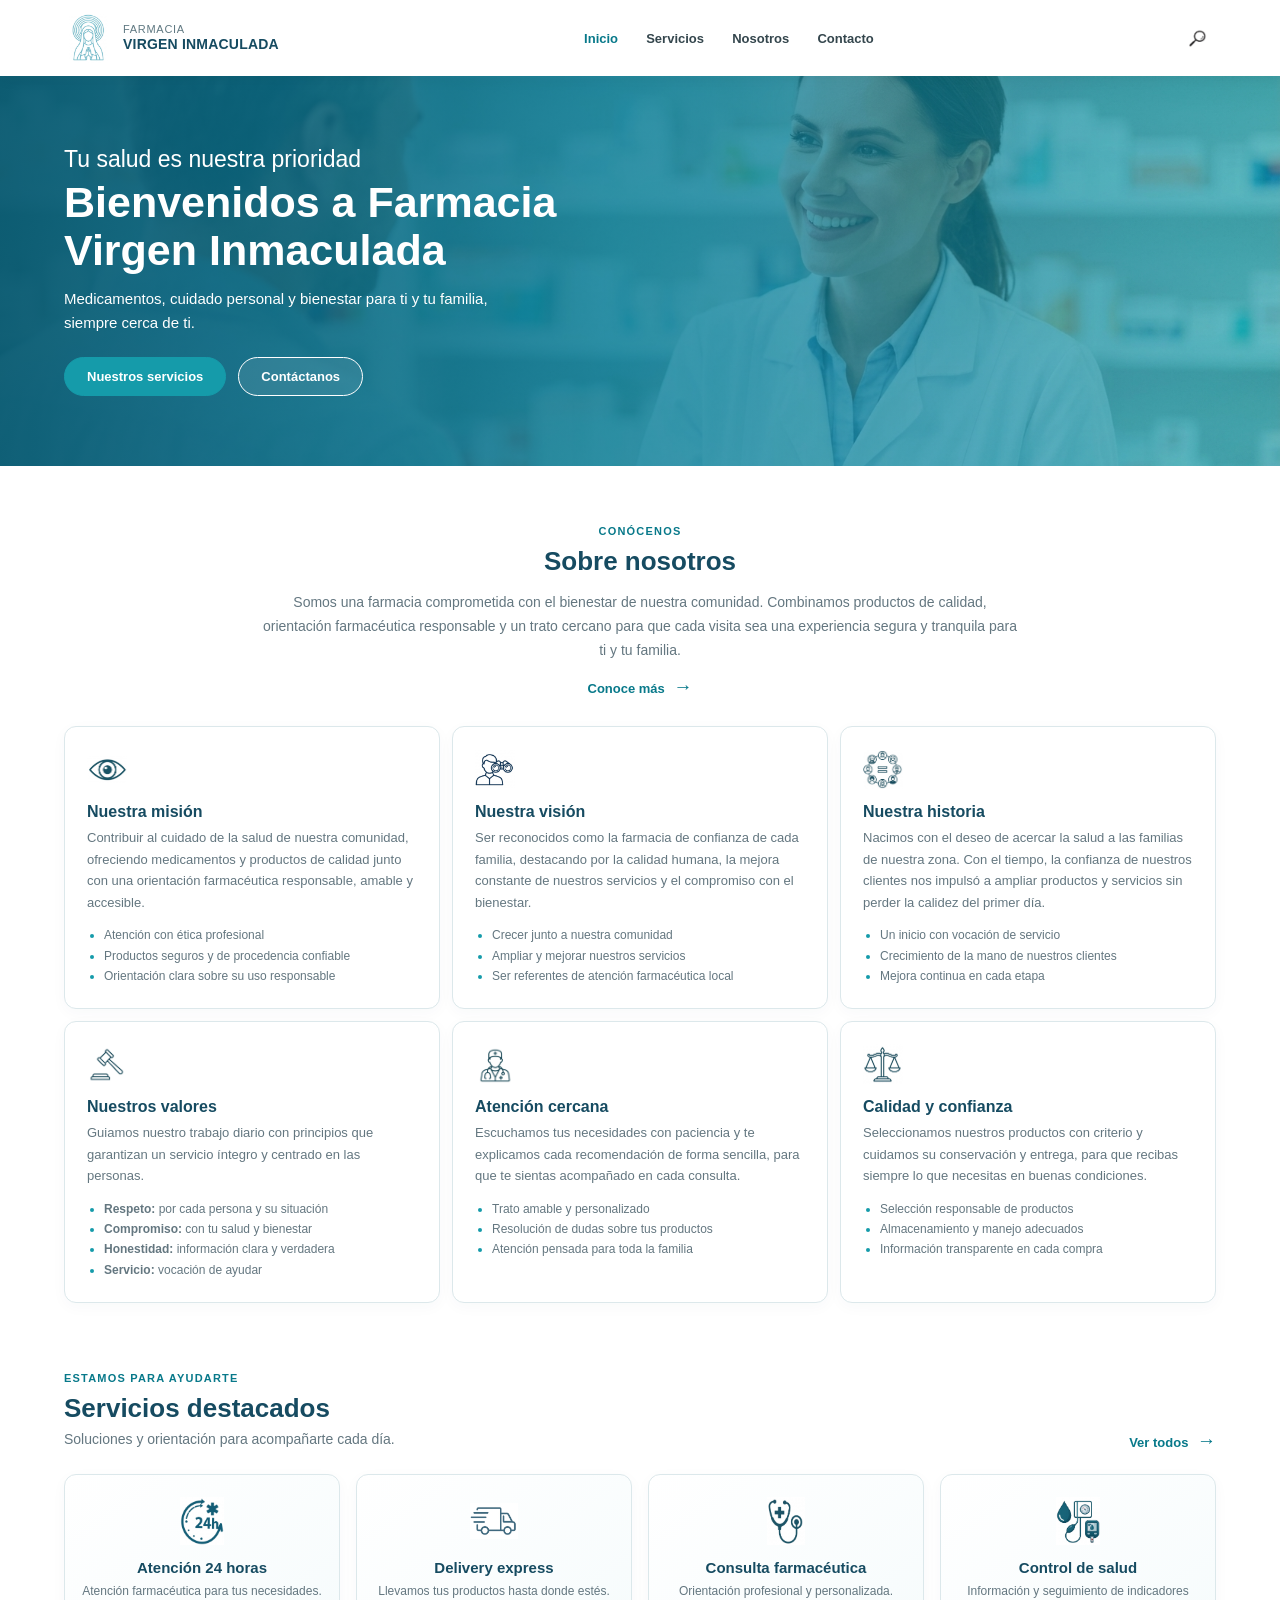
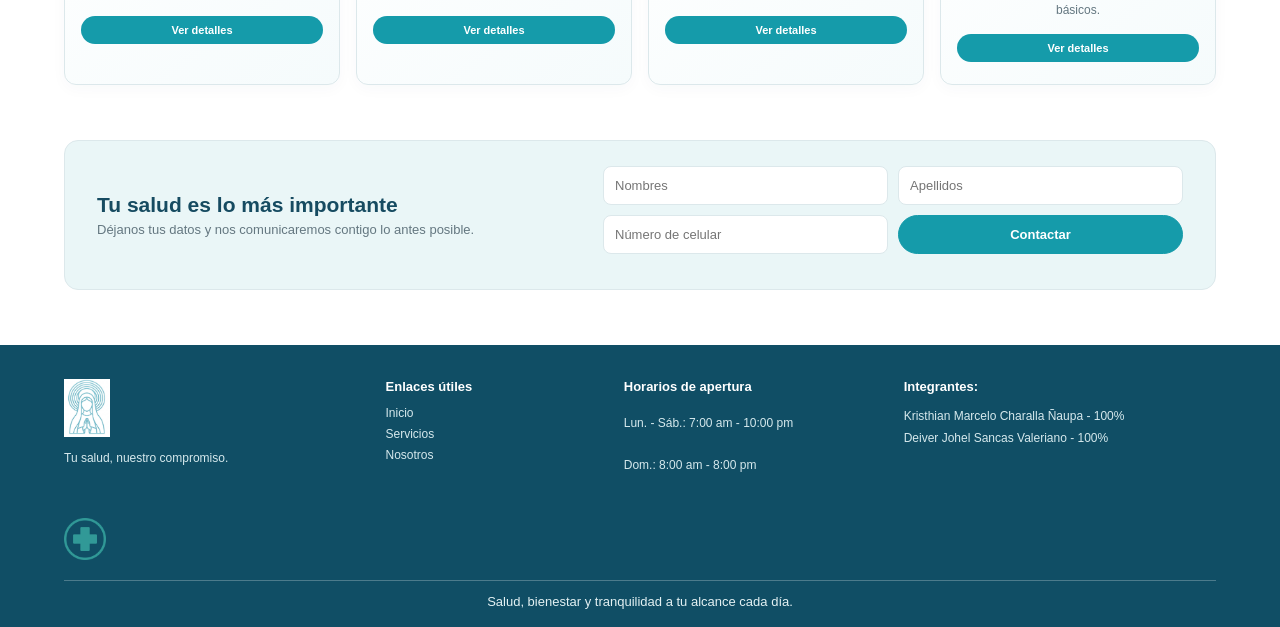
==== PARA MODIFICAR/index.html @ f03ac488 "Primer commit: DW EN MATE DISCRETA" ====
<!DOCTYPE html>
<html lang="es">
<head>
  <meta charset="UTF-8">
  <meta name="viewport" content="width=device-width, initial-scale=1.0">
  <meta name="description" content="Farmacia Virgen Inmaculada: salud, bienestar y atención farmacéutica.">
  <title>Inicio | Farmacia Virgen Inmaculada</title>
  <link rel="stylesheet" href="Estilos/estilosheader.css">
  <link rel="stylesheet" href="Estilos/estilosfooter.css">
  <link rel="stylesheet" href="Estilos/estilosmain.css">
  <script src="JS/interacciones.js" defer></script>
</head>

<body>

<header class="encabezado">
  <a class="contenedorLOGO" href="index.html" aria-label="Ir al inicio">
    <span class="ubicacionLOGO">
      <img src="Fotos/logo.png" alt="Logo de Farmacia Virgen Inmaculada" class="imagenLOGO">
      <span class="nombreLOGO">
        <span class="spam1">FARMACIA</span>
        <span class="spam2">VIRGEN INMACULADA</span>
      </span>
    </span>
  </a>
  <button class="botonMenuMovil" type="button" aria-label="Abrir menú" aria-expanded="false"><span></span><span></span><span></span></button>
  <nav class="comportamientoMENU" aria-label="Navegación principal">
    <ul class="horizontalMENU">
      <li><a class="opcionMENU activo" href="index.html">Inicio</a></li>
      <li><a class="opcionMENU" href="servicios.html">Servicios</a></li>
      <li><a class="opcionMENU" href="#sobre-nosotros">Nosotros</a></li>
      <li><a class="opcionMENU" href="#contacto">Contacto</a></li>
    </ul>
  </nav>
  <div class="accionesHeader">
    <form class="buscadorHeader" role="search">
      <input type="search" placeholder="Buscar..." aria-label="Buscar en la farmacia">
      <button type="submit" aria-label="Buscar">
      <img src="Fotos/lupa.png" alt="Lupa"></button>
    </form>
  </div>
</header>

<main>
  <section class="heroInicio">
    <img class="fondoDoctores" src="Fotos/fondoInicio.jpg" alt="Profesional de salud en farmacia">
    <div class="capaHero"></div>
    <div class="contenidoImagen">
      <p class="frase">Tu salud es nuestra prioridad</p>
      <h1 class="bienvenida">Bienvenidos a Farmacia<br>Virgen Inmaculada</h1>
      <p class="textoHero">Medicamentos, cuidado personal y bienestar para ti y tu familia, siempre cerca de ti.</p>
      <div class="botonesImagen">
        <a href="servicios.html" class="btn btnRelleno">Nuestros servicios</a>
        <a href="#contacto" class="btn btnSombra">Contáctanos</a>
      </div>
    </div>
  </section>

  <section class="seccion sobreInicio" id="sobre-nosotros">
    <div class="introduccion introSobre">
      <span class="etiqueta">Conócenos</span>
      <h2>Sobre nosotros</h2>
      <p>Somos una farmacia comprometida con el bienestar de nuestra comunidad. Combinamos productos de calidad, orientación farmacéutica responsable y un trato cercano para que cada visita sea una experiencia segura y tranquila para ti y tu familia.</p>
      <a class="enlaceFlecha" href="#sobre-nosotros">Conoce más <span>→</span></a>
    </div>

    <div class="rejillaValores">
      <article class="tarjetaValor">
        <img src="Fotos/icono-mision.png" alt="">
        <h3>Nuestra misión</h3>
        <p>Contribuir al cuidado de la salud de nuestra comunidad, ofreciendo medicamentos y productos de calidad junto con una orientación farmacéutica responsable, amable y accesible.</p>
        <ul>
          <li>Atención con ética profesional</li>
          <li>Productos seguros y de procedencia confiable</li>
          <li>Orientación clara sobre su uso responsable</li>
        </ul>
      </article>

      <article class="tarjetaValor">
        <img src="Fotos/icono-vision.png" alt="">
        <h3>Nuestra visión</h3>
        <p>Ser reconocidos como la farmacia de confianza de cada familia, destacando por la calidad humana, la mejora constante de nuestros servicios y el compromiso con el bienestar.</p>
        <ul>
          <li>Crecer junto a nuestra comunidad</li>
          <li>Ampliar y mejorar nuestros servicios</li>
          <li>Ser referentes de atención farmacéutica local</li>
        </ul>
      </article>

      <article class="tarjetaValor">
        <img src="Fotos/icono-historia.png" alt="">
        <h3>Nuestra historia</h3>
        <p>Nacimos con el deseo de acercar la salud a las familias de nuestra zona. Con el tiempo, la confianza de nuestros clientes nos impulsó a ampliar productos y servicios sin perder la calidez del primer día.</p>
        <ul>
          <li>Un inicio con vocación de servicio</li>
          <li>Crecimiento de la mano de nuestros clientes</li>
          <li>Mejora continua en cada etapa</li>
        </ul>
      </article>

      <article class="tarjetaValor">
        <img src="Fotos/icono-valores.png" alt="">
        <h3>Nuestros valores</h3>
        <p>Guiamos nuestro trabajo diario con principios que garantizan un servicio íntegro y centrado en las personas.</p>
        <ul>
          <li><strong>Respeto:</strong> por cada persona y su situación</li>
          <li><strong>Compromiso:</strong> con tu salud y bienestar</li>
          <li><strong>Honestidad:</strong> información clara y verdadera</li>
          <li><strong>Servicio:</strong> vocación de ayudar</li>
        </ul>
      </article>

      <article class="tarjetaValor">
        <img src="Fotos/icono-servicio.png" alt="">
        <h3>Atención cercana</h3>
        <p>Escuchamos tus necesidades con paciencia y te explicamos cada recomendación de forma sencilla, para que te sientas acompañado en cada consulta.</p>
        <ul>
          <li>Trato amable y personalizado</li>
          <li>Resolución de dudas sobre tus productos</li>
          <li>Atención pensada para toda la familia</li>
        </ul>
      </article>
      <article class="tarjetaValor">
        <img src="Fotos/icono-politica.png" alt="">
        <h3>Calidad y confianza</h3>
        <p>Seleccionamos nuestros productos con criterio y cuidamos su conservación y entrega, para que recibas siempre lo que necesitas en buenas condiciones.</p>
        <ul>
          <li>Selección responsable de productos</li>
          <li>Almacenamiento y manejo adecuados</li>
          <li>Información transparente en cada compra</li>
        </ul>
      </article>
    </div>
  </section>

  <section class="seccion serviciosInicio">
    <div class="encabezadoSeccion">
      <div>
        <span class="etiqueta">Estamos para ayudarte</span>
        <h2>Servicios destacados</h2>
        <p>Soluciones y orientación para acompañarte cada día.</p>
      </div>
      <a class="enlaceFlecha" href="servicios.html">Ver todos <span>→</span></a>
    </div>
    <div class="rejillaServicios">
      <article class="tarjetaServicio">
        <img src="Fotos/servicio-24horas.png" alt="">
        <h3>Atención 24 horas</h3>
        <p>Atención farmacéutica para tus necesidades.</p>
        <a href="servicios.html">Ver detalles</a>
      </article>
      <article class="tarjetaServicio">
        <img src="Fotos/servicio-delivery.png" alt="">
        <h3>Delivery express</h3>
        <p>Llevamos tus productos hasta donde estés.</p>
        <a href="servicios.html">Ver detalles</a>
      </article>
      <article class="tarjetaServicio">
        <img src="Fotos/servicio-consulta.png" alt="">
        <h3>Consulta farmacéutica</h3>
        <p>Orientación profesional y personalizada.</p>
        <a href="servicios.html">Ver detalles</a>
      </article>
      <article class="tarjetaServicio">
        <img src="Fotos/servicio-salud.png" alt="">
        <h3>Control de salud</h3>
        <p>Información y seguimiento de indicadores básicos.</p>
        <a href="servicios.html">Ver detalles</a>
      </article>
    </div>
  </section>

  <section class="franjaContacto" id="contacto">
    <div class="textoContacto">
      <h2>Tu salud es lo más importante</h2>
      <p>Déjanos tus datos y nos comunicaremos contigo lo antes posible.</p>
    </div>
    <form class="formularioInicio" data-exito="Datos registrados correctamente. Nos comunicaremos contigo pronto.">
      <input type="text" name="nombres" placeholder="Nombres" aria-label="Nombres" autocomplete="given-name" required>
      <input type="text" name="apellidos" placeholder="Apellidos" aria-label="Apellidos" autocomplete="family-name" required>
      <input type="tel" name="numero" placeholder="Número de celular" aria-label="Número de celular" autocomplete="tel" pattern="[0-9+ ]{7,15}" title="Escribe un número válido (solo dígitos, entre 7 y 15)." required>
      <button class="btn btnRelleno" type="submit">Contactar</button>
      <p class="mensajeFormulario" aria-live="polite"></p>
    </form>
  </section>
</main>

<footer class="piePagina">
  <div class="footer-superior">
    <div class="marcaFooter">
      <img src="Fotos/logo.png" alt="Logo Farmacia Virgen Inmaculada">
      <p>Tu salud, nuestro compromiso.</p>
    </div>
    
    <div class="enlacesFooter">
      <h3>Enlaces útiles</h3>
      <a href="index.html">Inicio</a>
      <a href="servicios.html">Servicios</a>
      <a href="#sobre-nosotros">Nosotros</a>
    </div>
    <div class="horarioFooter">
      <h3>Horarios de apertura</h3>
      <p>Lun. - Sáb.: 7:00 am - 10:00 pm</p>
      <p>Dom.: 8:00 am - 8:00 pm</p>
    </div>
    <div class="informacionAlumno">
      <h3>Integrantes:</h3>
      <p class="integrantesEspaciado">Kristhian Marcelo Charalla Ñaupa - 100%<br>Deiver Johel Sancas Valeriano - 100%</p>
    </div>
    <div class="areaCruz">
      <img src="Fotos/cruzAnimada.webp" alt="Cruz animada de farmacia" class="cruzAnimada">
    </div>
  </div>
  <hr class="lineaDivisora">
  <p class="fraseFinal">Salud, bienestar y tranquilidad a tu alcance cada día.</p>
</footer>
</body>
</html>
---- PARA MODIFICAR/Estilos/estilosheader.css ----
:root {
    --turquesa: #159baa;
    --turquesa-oscuro: #08798a;
    --azul: #164b61;
    --texto: #263943;
    --gris: #647780;
    --borde: #dce8eb;
    --fondo: #f6fafb
}

* {
    box-sizing: border-box
}

html {
    scroll-behavior: smooth
}

body {
    margin: 0;
    padding: 0;
    font-family: "Segoe UI", Verdana, sans-serif;
    color: var(--texto);
    background: #fff
}

.encabezado {
    background: #fff;
    display: flex;
    justify-content: space-between;
    align-items: center;
    gap: 25px;
    padding: 10px clamp(18px, 5vw, 70px);
    min-height: 76px;
    box-shadow: 0 2px 15px rgba(0, 0, 0, .06);
    position: sticky;
    top: 0;
    z-index: 1000
}

.contenedorLOGO {
    text-decoration: none;
    color: inherit;
    display: flex;
    align-items: center;
    flex-shrink: 0
}

.ubicacionLOGO {
    display: flex;
    align-items: center;
    gap: 10px
}

.imagenLOGO {
    height: 49px;
    width: 49px;
    object-fit: contain
}

.nombreLOGO {
    display: flex;
    flex-direction: column;
    line-height: 1.2
}

.spam1 {
    color: #607982;
    font-size: 11px;
    font-weight: 500;
    letter-spacing: .7px
}

.spam2 {
    color: var(--azul);
    font-size: 14px;
    font-weight: 800;
    letter-spacing: .2px
}

.comportamientoMENU {
    display: flex;
    align-items: center
}

.horizontalMENU {
    display: flex;
    list-style: none;
    margin: 0;
    padding: 0;
    gap: clamp(14px, 2.2vw, 32px);
    align-items: center
}

.opcionMENU {
    text-decoration: none;
    color: #34464d;
    font-size: 13px;
    font-weight: 600;
    transition: color .2s
}

.opcionMENU:hover,
.opcionMENU.activo {
    color: var(--turquesa-oscuro)
}

.accionesHeader {
    display: flex;
    align-items: center;
    gap: 12px
}

.buscadorHeader {
    display: flex;
    align-items: center;
    border: 1px solid transparent;
    border-radius: 22px;
    overflow: hidden;
    transition: border .2s
}

.buscadorHeader:focus-within {
    border-color: var(--borde)
}

.buscadorHeader input {
    width: 0;
    opacity: 0;
    border: 0;
    outline: 0;
    padding: 8px 0;
    transition: width .25s, opacity .25s
}

.buscadorHeader.abierto input {
    width: 150px;
    opacity: 1;
    padding: 8px 10px
}

.buscadorHeader button {
    border: 0;
    background: transparent;
    cursor: pointer;
    display: grid;
    place-items: center;
    padding: 7px;
    position: relative
}

.buscadorHeader button img {
    width: 21px;
    height: 21px;
    object-fit: contain
}

.botonMenuMovil {
    display: none;
    background: none;
    border: 0;
    padding: 7px;
    cursor: pointer
}

.botonMenuMovil span {
    display: block;
    width: 23px;
    height: 2px;
    background: var(--azul);
    margin: 5px
}

@media(max-width:900px) {
    .encabezado {
        gap: 12px;
        padding: 9px 20px
    }

    .horizontalMENU {
        gap: 13px
    }

    .opcionMENU {
        font-size: 12px
    }

    .spam2 {
        font-size: 12px
    }
}

@media(max-width:700px) {
    .encabezado {
        min-height: 66px;
        justify-content: space-between
    }

    .imagenLOGO {
        width: 41px;
        height: 41px
    }

    .spam1 {
        font-size: 9px
    }

    .spam2 {
        font-size: 11px
    }

    .botonMenuMovil {
        display: block;
        order: 3
    }

    .accionesHeader {
        margin-left: auto
    }

    .comportamientoMENU {
        display: none;
        position: absolute;
        left: 0;
        right: 0;
        top: 66px;
        background: #fff;
        padding: 14px 22px 20px;
        box-shadow: 0 8px 12px #00000012
    }

    .comportamientoMENU.menuAbierto {
        display: block
    }

    .horizontalMENU {
        flex-direction: column;
        align-items: stretch;
        gap: 0
    }

    .horizontalMENU li {
        border-bottom: 1px solid var(--borde)
    }

    .opcionMENU {
        display: block;
        padding: 12px 4px;
        font-size: 14px
    }

    .buscadorHeader.abierto input {
        width: min(115px, 28vw)
    }
}

[hidden] {
    display: none !important
}

.soloLectores {
    position: absolute;
    width: 1px;
    height: 1px;
    overflow: hidden;
    clip: rect(0, 0, 0, 0)
}
---- PARA MODIFICAR/Estilos/estilosfooter.css ----
.piePagina {
    background: #104e65;
    color: #fff;
    padding: 34px clamp(20px, 5vw, 70px) 18px;
    font-family: "Segoe UI", Verdana, sans-serif
}

.footer-superior {
    display: grid;
    grid-template-columns: 1.4fr 1fr 1.2fr 1.5fr;
    gap: 30px;
    align-items: start
}

.marcaFooter img {
    width: 160px;
    max-height: 58px;
    object-fit: contain;
    object-position: left center;
}

.marcaFooter p,
.horarioFooter p {
    font-size: 12px;
    color: #d6e9ed;
    line-height: 1.6;
    margin: 8px 0
}

.enlacesFooter,
.horarioFooter,
.informacionAlumno {
    display: flex;
    flex-direction: column;
    gap: 7px
}

.piePagina h3 {
    font-size: 13px;
    margin: 0 0 5px;
    color: #fff
}

.enlacesFooter a {
    color: #d6e9ed;
    text-decoration: none;
    font-size: 12px
}

.enlacesFooter a:hover {
    color: #fff;
    text-decoration: underline
}

.informacionAlumno p {
    font-size: 12px;
    color: #d6e9ed;
    line-height: 1.8;
    margin: 0
}

.areaCruz {
    grid-column: 1/-1;
    position: relative;
    height: 42px;
    margin-top: 4px
}

.cruzAnimada {
    width: 42px;
    height: 42px;
    object-fit: contain;
    position: absolute;
    top: 0;
    left: 0;
    animation: moverLado 6s ease-in-out infinite alternate
}

@keyframes moverLado {
    0% {
        left: 0
    }

    100% {
        left: calc(100% - 42px)
    }
}

@media(prefers-reduced-motion:reduce) {
    .cruzAnimada {
        animation: none
    }
}

.lineaDivisora {
    border: 0;
    border-top: 1px solid #ffffff40;
    margin: 20px 0 13px
}

.fraseFinal {
    text-align: center;
    color: #e3f1f3;
    font-size: 13px;
    margin: 0
}

@media(max-width:700px) {
    .footer-superior {
        grid-template-columns: 1fr 1fr;
        gap: 25px 18px
    }

    .marcaFooter,
    .informacionAlumno {
        grid-column: 1/-1
    }

    .marcaFooter img {
        width: 145px
    }

    .piePagina {
        padding: 28px 22px 15px
    }
}
---- PARA MODIFICAR/Estilos/estilosmain.css ----
:root {
    --turquesa: #159baa;
    --azul: #164b61;
    --texto: #263943;
    --gris: #647780;
    --borde: #dce8eb;
    --fondo: #f6fafb
}

.heroInicio {
    position: relative;
    min-height: 390px;
    display: flex;
    align-items: center;
    overflow: hidden;
    background: #4b9eaa
}

.fondoDoctores {
    position: absolute;
    inset: 0;
    width: 100%;
    height: 100%;
    object-fit: cover;
    object-position: center 42%
}

.capaHero {
    position: absolute;
    inset: 0;
    background: linear-gradient(90deg, rgba(8, 89, 108, .88), rgba(10, 125, 143, .62) 48%, rgba(12, 119, 136, .12))
}

.contenidoImagen {
    position: relative;
    z-index: 1;
    color: #fff;
    width: min(1180px, 90%);
    margin: auto;
    padding: 65px 0
}

.frase {
    font-size: clamp(17px, 2vw, 23px);
    margin: 0 0 5px
}

.bienvenida {
    font-size: clamp(30px, 4vw, 43px);
    line-height: 1.12;
    margin: 0 0 13px;
    font-weight: 750
}

.textoHero {
    max-width: 470px;
    line-height: 1.6;
    font-size: 15px;
    margin: 0 0 22px
}

.botonesImagen {
    display: flex;
    gap: 12px;
    flex-wrap: wrap
}

.btn {
    display: inline-flex;
    align-items: center;
    justify-content: center;
    padding: 11px 22px;
    border-radius: 24px;
    text-decoration: none;
    font-size: 13px;
    font-weight: 700;
    transition: .2s
}

.btnRelleno {
    background: var(--turquesa);
    color: white;
    border: 1px solid var(--turquesa)
}

.btnRelleno:hover {
    background: #087d8b;
    transform: translateY(-2px)
}

.btnSombra {
    border: 1px solid white;
    color: white;
    background: #ffffff18
}

.btnSombra:hover {
    background: #fff;
    color: var(--azul)
}

.seccion {
    width: min(1180px, 90%);
    margin: 55px auto
}

.sobreInicio {
    display: grid;
    grid-template-columns: .85fr 1.6fr;
    gap: 35px;
    align-items: center
}

.etiqueta {
    color: var(--turquesa-oscuro);
    font-size: 11px;
    text-transform: uppercase;
    font-weight: 800;
    letter-spacing: 1.2px
}

.seccion h2,
.franjaContacto h2 {
    font-size: 26px;
    color: var(--azul);
    margin: 7px 0 10px
}

.introduccion p,
.encabezadoSeccion p {
    color: var(--gris);
    font-size: 14px;
    line-height: 1.7
}

.enlaceFlecha {
    color: var(--turquesa-oscuro);
    font-size: 13px;
    font-weight: 700;
    text-decoration: none
}

.enlaceFlecha span {
    font-size: 19px;
    margin-left: 5px
}

.rejillaValores {
    display: grid;
    grid-template-columns: repeat(3, 1fr);
    gap: 12px
}

.tarjetaValor,
.tarjetaServicio {
    border: 1px solid var(--borde);
    border-radius: 12px;
    padding: 19px;
    background: #fff;
    box-shadow: 0 4px 15px #164b6108
}

.tarjetaValor img {
    width: 32px;
    height: 32px;
    object-fit: contain
}

.tarjetaValor h3,
.tarjetaServicio h3 {
    font-size: 15px;
    color: var(--azul);
    margin: 10px 0 6px
}

.tarjetaValor p,
.tarjetaServicio p {
    font-size: 12px;
    line-height: 1.55;
    color: var(--gris);
    margin: 0
}

.serviciosInicio {
    margin-top: 65px
}

.encabezadoSeccion {
    display: flex;
    justify-content: space-between;
    align-items: end;
    gap: 20px;
    margin-bottom: 22px
}

.encabezadoSeccion h2 {
    margin-bottom: 4px
}

.encabezadoSeccion p {
    margin: 0
}

.rejillaServicios {
    display: grid;
    grid-template-columns: repeat(4, 1fr);
    gap: 16px
}

.tarjetaServicio {
    text-align: center;
    background: linear-gradient(145deg, #fff, #f5fbfc);
    padding: 22px 16px
}

.tarjetaServicio img {
    width: 48px;
    height: 48px;
    object-fit: contain
}

.tarjetaServicio a {
    display: block;
    margin-top: 15px;
    background: var(--turquesa);
    color: white;
    border-radius: 20px;
    padding: 8px;
    text-decoration: none;
    font-size: 11px;
    font-weight: 700
}

.franjaContacto {
    width: min(1180px, 90%);
    margin: 55px auto;
    background: #eaf6f7;
    border: 1px solid var(--borde);
    border-radius: 14px;
    padding: 25px 32px;
    display: flex;
    justify-content: space-between;
    align-items: center;
    gap: 20px
}

.franjaContacto h2 {
    margin: 0 0 5px;
    font-size: 21px
}

.franjaContacto p {
    margin: 0;
    color: var(--gris);
    font-size: 13px
}

@media(max-width:850px) {
    .sobreInicio {
        grid-template-columns: 1fr
    }

    .rejillaServicios {
        grid-template-columns: repeat(2, 1fr)
    }

    .heroInicio {
        min-height: 360px
    }
}

@media(max-width:520px) {
    .heroInicio {
        min-height: 410px
    }

    .fondoDoctores {
        object-position: 62% center
    }

    .capaHero {
        background: linear-gradient(90deg, rgba(8, 89, 108, .9), rgba(10, 125, 143, .62))
    }

    .contenidoImagen {
        padding: 50px 0
    }

    .seccion {
        margin: 38px auto
    }

    .rejillaValores {
        grid-template-columns: repeat(2, 1fr);
        gap: 9px
    }

    .tarjetaValor {
        padding: 13px
    }

    .rejillaServicios {
        grid-template-columns: 1fr 1fr;
        gap: 9px
    }

    .tarjetaServicio {
        padding: 16px 10px
    }

    .encabezadoSeccion {
        align-items: start;
        flex-direction: column
    }

    .franjaContacto {
        flex-direction: column;
        align-items: flex-start;
        padding: 22px;
        margin: 35px auto
    }
}

.sobreInicio {
    display: block
}

.introSobre {
    max-width: 760px;
    margin: 0 auto 28px;
    text-align: center
}

.tarjetaValor {
    padding: 22px
}

.tarjetaValor img {
    width: 40px;
    height: 40px
}

.tarjetaValor h3 {
    font-size: 16px
}

.tarjetaValor p {
    font-size: 13px;
    line-height: 1.65
}

.tarjetaValor ul {
    margin: 12px 0 0;
    padding-left: 17px;
    font-size: 12px;
    color: var(--gris);
    line-height: 1.7
}

.tarjetaValor li::marker {
    color: var(--turquesa)
}

.textoContacto {
    flex: 1
}

.formularioInicio {
    flex: 1.2;
    max-width: 580px;
    display: grid;
    grid-template-columns: 1fr 1fr;
    gap: 10px
}

.formularioInicio input {
    width: 100%;
    border: 1px solid var(--borde);
    border-radius: 8px;
    padding: 11px;
    font: inherit;
    font-size: 13px;
    outline-color: var(--turquesa);
    background: #fff;
    box-sizing: border-box
}

.formularioInicio button {
    cursor: pointer;
    font-family: inherit
}

.franjaContacto .mensajeFormulario {
    grid-column: 1/-1;
    font-size: 12px;
    font-weight: 700;
    color: var(--turquesa-oscuro);
    margin: 0
}

@media(max-width:850px) {
    .rejillaValores {
        grid-template-columns: repeat(2, 1fr)
    }
}

@media(max-width:560px) {
    .rejillaValores {
        grid-template-columns: 1fr
    }

    .formularioInicio {
        grid-template-columns: 1fr;
        max-width: none;
        width: 100%
    }
}
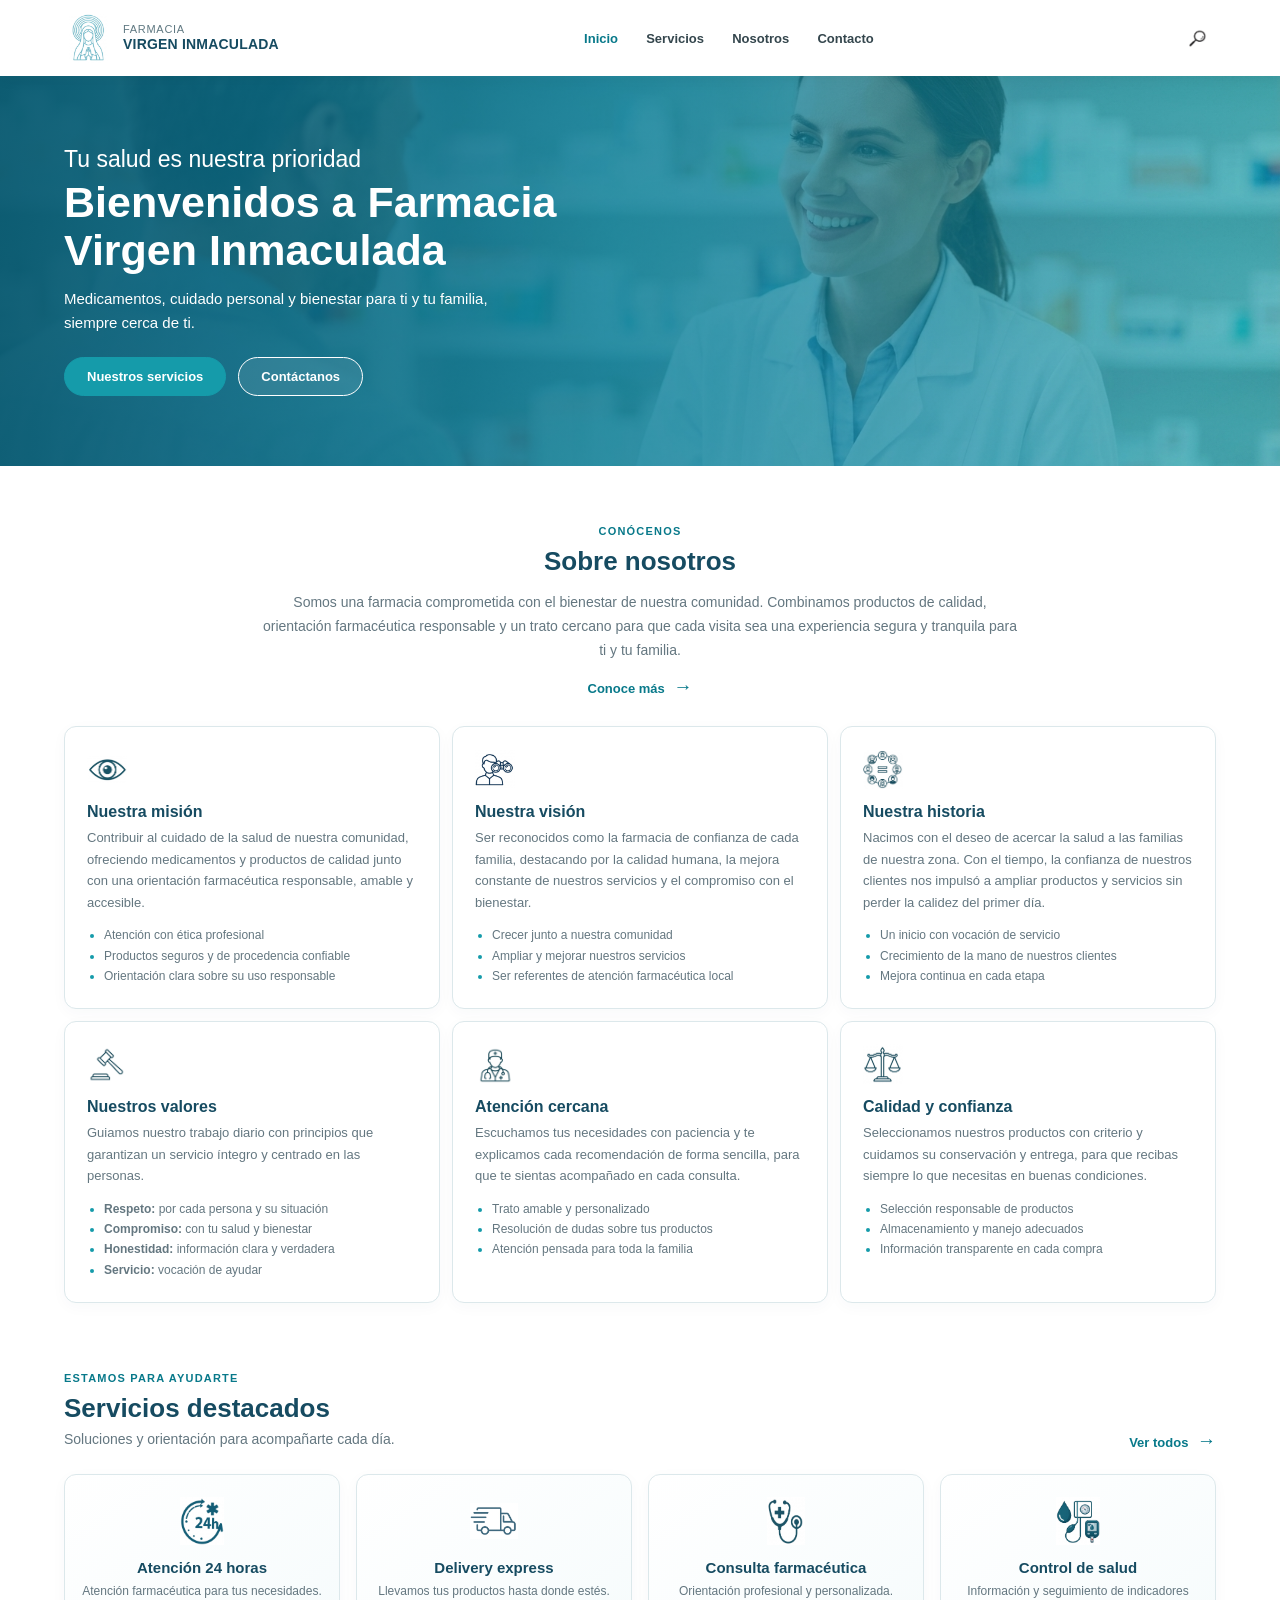
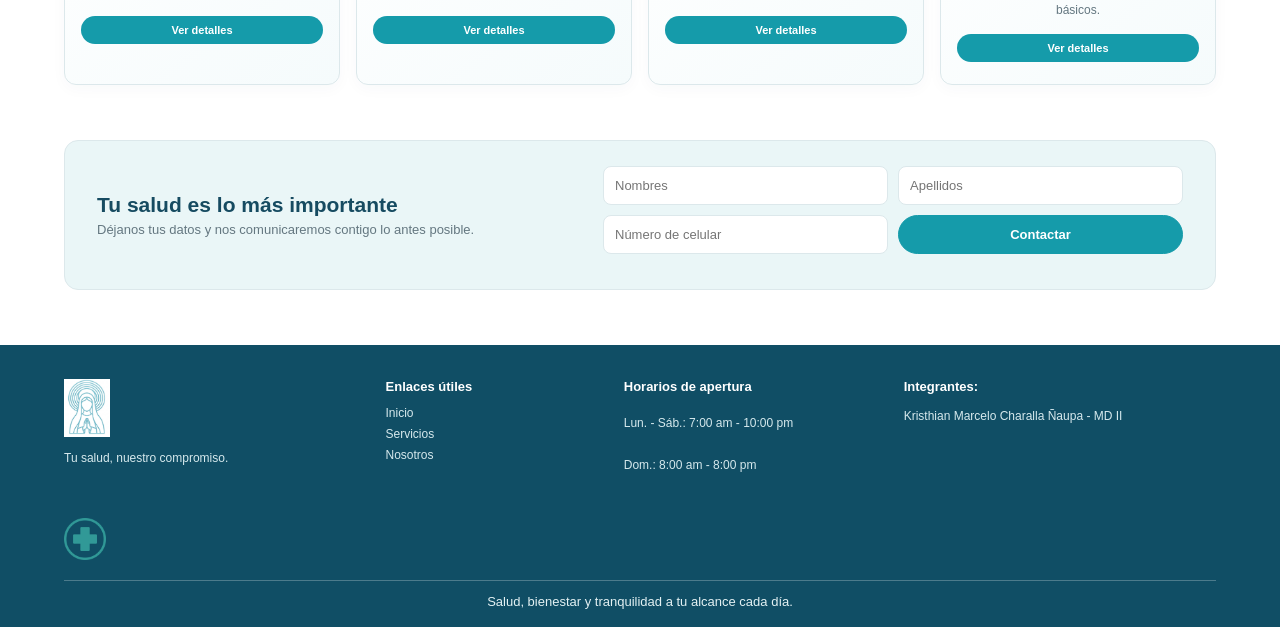
==== commit 751deade: "Pirmera modificacion despues de subir el pryecto" ====
--- a/PARA MODIFICAR/index.html
+++ b/PARA MODIFICAR/index.html
@@ -205,7 +205,7 @@
     </div>
     <div class="informacionAlumno">
       <h3>Integrantes:</h3>
-      <p class="integrantesEspaciado">Kristhian Marcelo Charalla Ñaupa - 100%<br>Deiver Johel Sancas Valeriano - 100%</p>
+      <p class="integrantesEspaciado">Kristhian Marcelo Charalla Ñaupa - MD II</p>
     </div>
     <div class="areaCruz">
       <img src="Fotos/cruzAnimada.webp" alt="Cruz animada de farmacia" class="cruzAnimada">
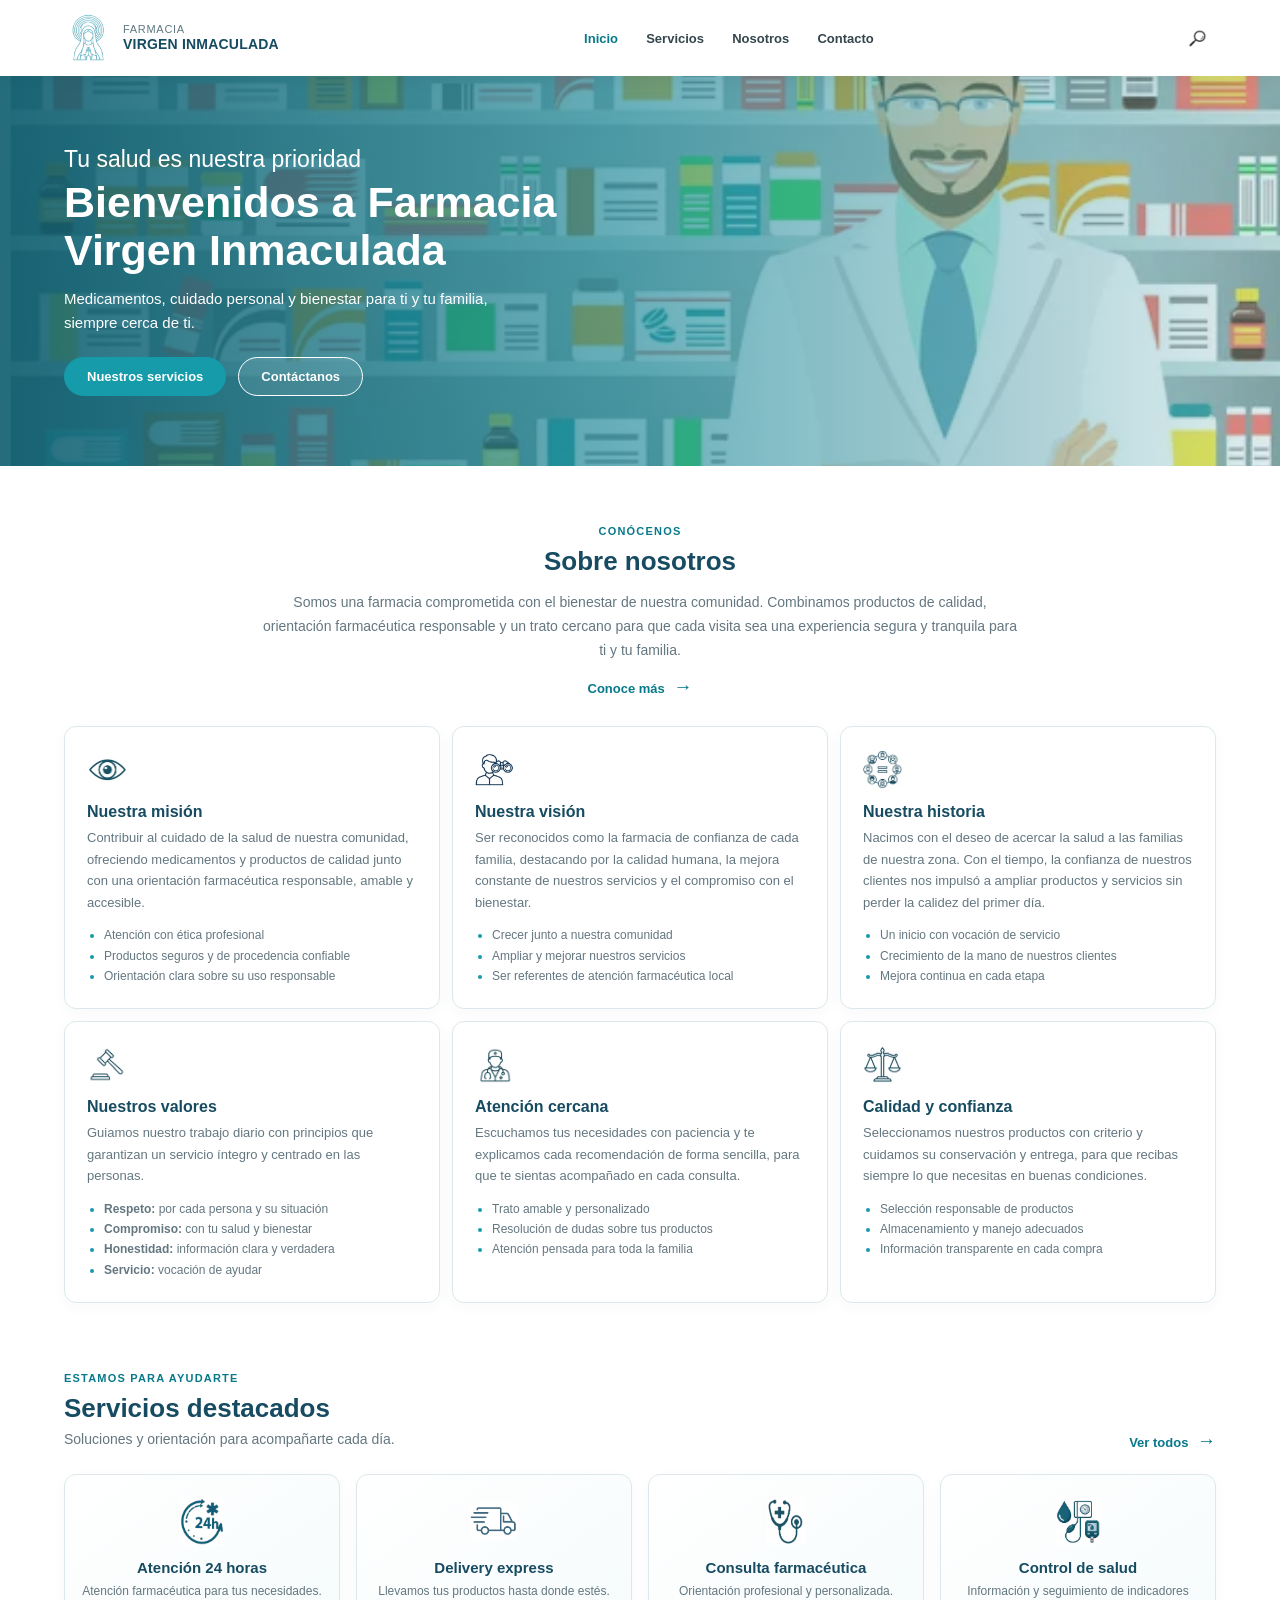
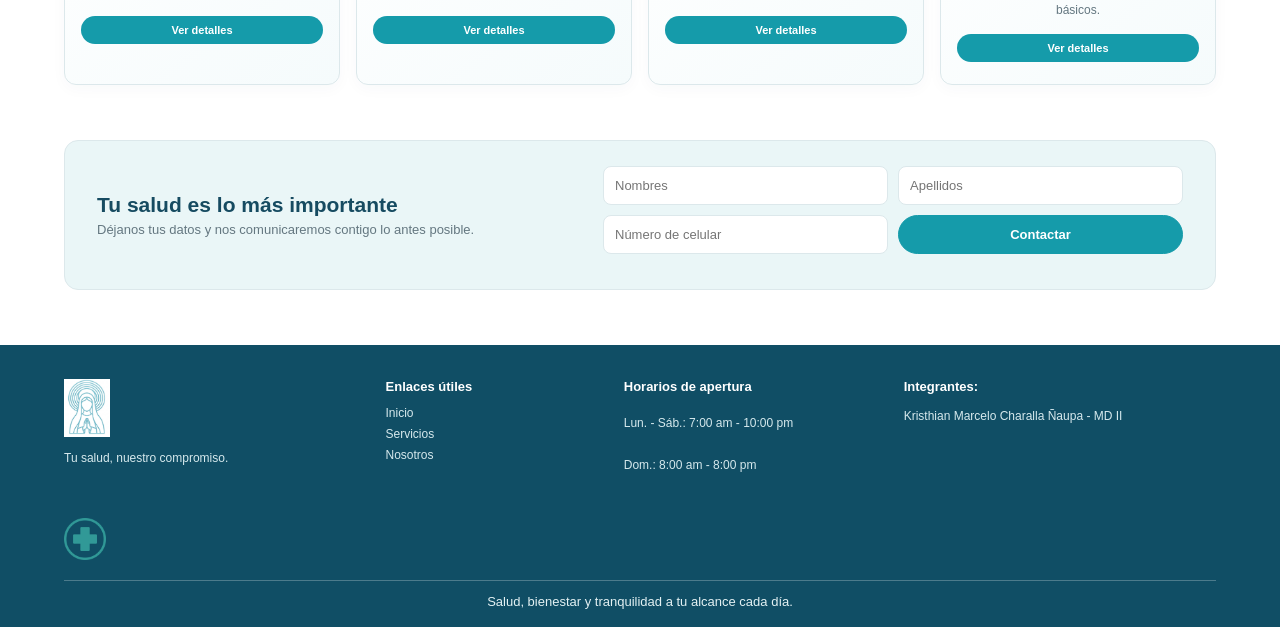
==== commit 96b659cd: "Segunda modificacion foto del index" ====
--- a/PARA MODIFICAR/index.html
+++ b/PARA MODIFICAR/index.html
@@ -43,7 +43,7 @@
 
 <main>
   <section class="heroInicio">
-    <img class="fondoDoctores" src="Fotos/fondoInicio.jpg" alt="Profesional de salud en farmacia">
+    <img class="fondoDoctores" src="Fotos/fondoMDII.png" alt="Profesional de salud en farmacia">
     <div class="capaHero"></div>
     <div class="contenidoImagen">
       <p class="frase">Tu salud es nuestra prioridad</p>
